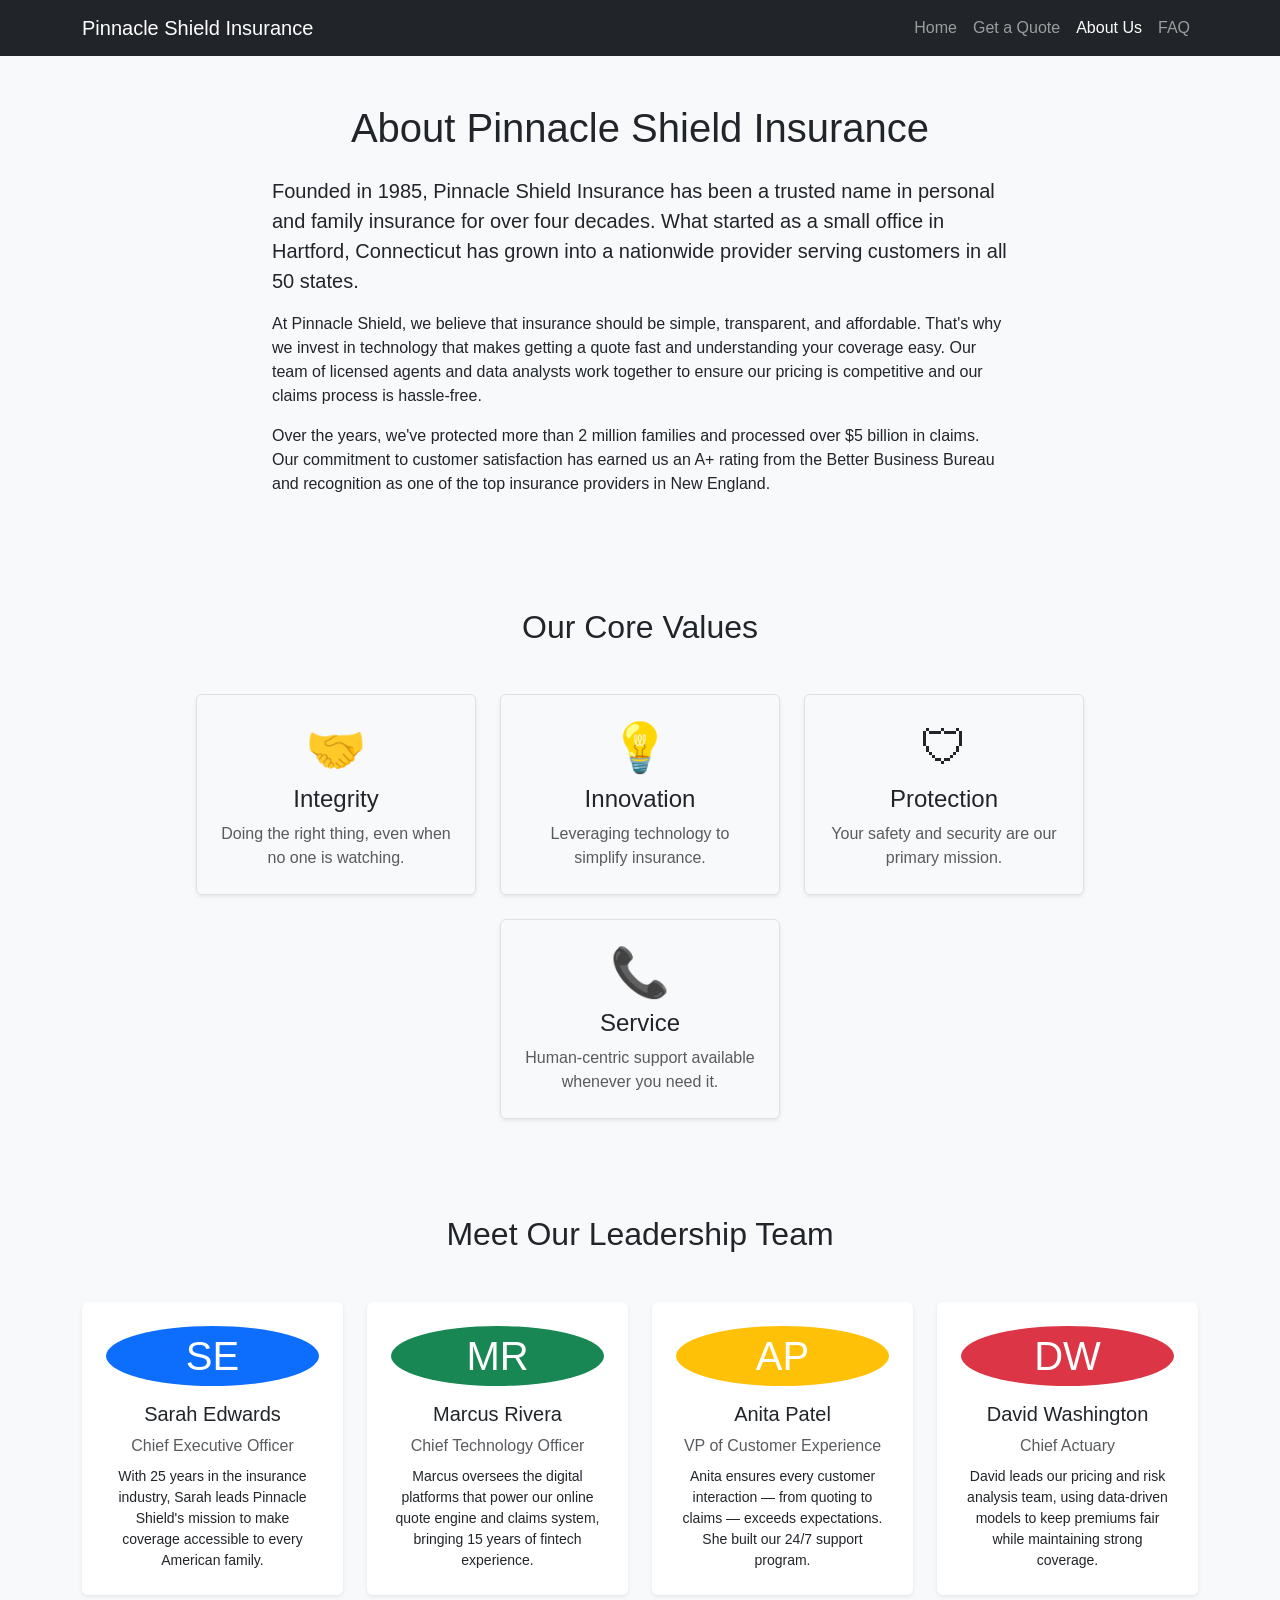
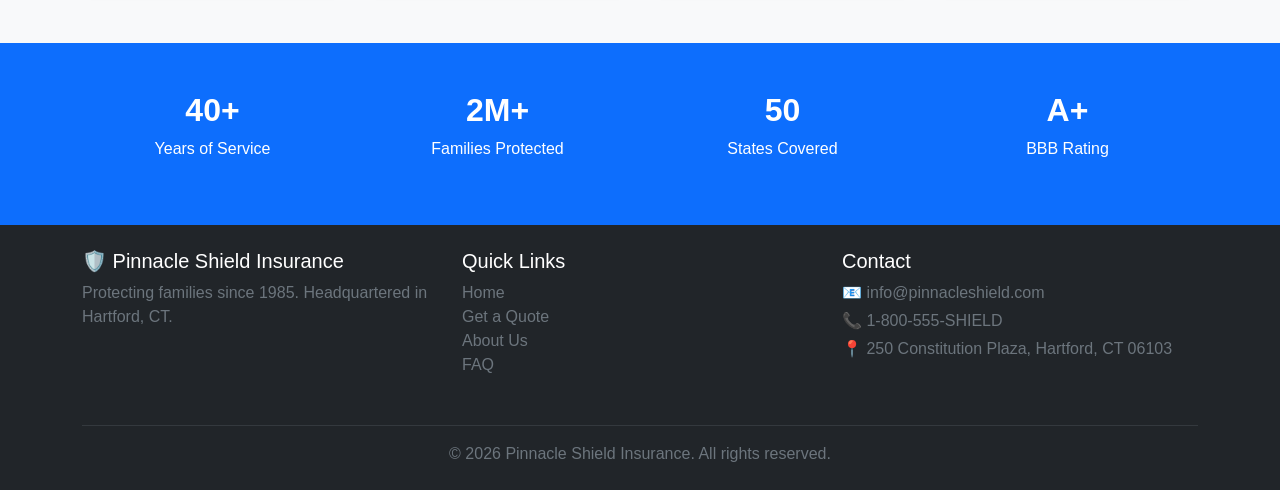
==== about.html @ 986c0bfc "Implement about page" ====
<!DOCTYPE html>
<html lang="en">
<head>
    <meta charset="UTF-8">
    <meta name="viewport" content="width=device-width, initial-scale=1.0">
    <title>Get a Quote | Pinnacle Shield Insurance</title>
    <!-- Bootstrap 5 CDN -->
    <link href="https://cdn.jsdelivr.net/npm/bootstrap@5.3.2/dist/css/bootstrap.min.css" rel="stylesheet" integrity="sha384-T3c6CoIi6uLrA9TneNEoa7RxnatzjcDSCmG1MXxSR1GAsXEV/Dwwykc2MPK8M2HN" crossorigin="anonymous">
    <!-- Custom CSS -->
    <link rel="stylesheet" href="css/styles.css">
</head>
<body class="bg-light">

    <header>
        <nav class="navbar navbar-expand-lg navbar-dark bg-dark">
            <div class="container">
                <a class="navbar-brand" href="index.html">Pinnacle Shield Insurance</a>
                <button class="navbar-toggler" type="button" data-bs-toggle="collapse" data-bs-target="#navbarNav">
                    <span class="navbar-toggler-icon"></span>
                </button>
                <div class="collapse navbar-collapse" id="navbarNav">
                    <ul class="navbar-nav ms-auto">
                        <li class="nav-item"><a class="nav-link" href="index.html">Home</a></li>
                        <li class="nav-item"><a class="nav-link"  href="quote.html">Get a Quote</a></li>
                        <li class="nav-item"><a class="nav-link active" href="about.html">About Us</a></li>
                        <li class="nav-item"><a class="nav-link" href="faq.html">FAQ</a></li>
                    </ul>
                </div>
            </div>
        </nav>
    </header>
<main>
    <!-- Company Overview -->
    <section class="py-5">
        <div class="container">
            <h1 class="text-center mb-4">About Pinnacle Shield Insurance</h1>
            <div class="row justify-content-center">
                <div class="col-md-8">
                    <p class="lead">Founded in 1985, Pinnacle Shield Insurance has been a trusted name in personal and family insurance for over four decades. What started as a small office in Hartford, Connecticut has grown into a nationwide provider serving customers in all 50 states.</p>
                    <p>At Pinnacle Shield, we believe that insurance should be simple, transparent, and affordable. That's why we invest in technology that makes getting a quote fast and understanding your coverage easy. Our team of licensed agents and data analysts work together to ensure our pricing is competitive and our claims process is hassle-free.</p>
                    <p>Over the years, we've protected more than 2 million families and processed over $5 billion in claims. Our commitment to customer satisfaction has earned us an A+ rating from the Better Business Bureau and recognition as one of the top insurance providers in New England.</p>
                </div>
            </div>
        </div>
    </section>

    <!-- Company Values Section (Flexbox) -->
    <section class="py-5">
        <div class="container text-center">
            <h2 class="mb-5">Our Core Values</h2>
            <div class="d-flex flex-wrap justify-content-center gap-4">
                <div class="p-4 border rounded shadow-sm value-card flex-fill" style="min-width: 200px; max-width: 280px;">
                    <div class="display-5 mb-2">🤝</div>
                    <h4>Integrity</h4>
                    <p class="text-muted mb-0">Doing the right thing, even when no one is watching.</p>
                </div>
                <div class="p-4 border rounded shadow-sm value-card flex-fill" style="min-width: 200px; max-width: 280px;">
                    <div class="display-5 mb-2">💡</div>
                    <h4>Innovation</h4>
                    <p class="text-muted mb-0">Leveraging technology to simplify insurance.</p>
                </div>
                <div class="p-4 border rounded shadow-sm value-card flex-fill" style="min-width: 200px; max-width: 280px;">
                    <div class="display-5 mb-2">🛡</div>
                    <h4>Protection</h4>
                    <p class="text-muted mb-0">Your safety and security are our primary mission.</p>
                </div>
                <div class="p-4 border rounded shadow-sm value-card flex-fill" style="min-width: 200px; max-width: 280px;">
                    <div class="display-5 mb-2">📞</div>
                    <h4>Service</h4>
                    <p class="text-muted mb-0">Human-centric support available whenever you need it.</p>
                </div>
            </div>
        </div>
    </section>

        <!-- Team Section -->
        <section class="py-5">
            <div class="container">
                <h2 class="text-center mb-5">Meet Our Leadership Team</h2>
                <div class="row g-4 justify-content-center">
                    <div class="col-md-3 col-sm-6">
                        <div class="card h-100 text-center border-0 shadow-sm">
                            <div class="card-body p-4">
                                <div class="team-avatar bg-primary text-white rounded-circle d-flex align-items-center justify-content-center mx-auto mb-3">
                                    <span class="fs-1">SE</span>
                                </div>
                                <h5 class="card-title">Sarah Edwards</h5>
                                <p class="text-muted mb-2">Chief Executive Officer</p>
                                <p class="card-text small">With 25 years in the insurance industry, Sarah leads Pinnacle Shield's mission to make coverage accessible to every American family.</p>
                            </div>
                        </div>
                    </div>
                    <div class="col-md-3 col-sm-6">
                        <div class="card h-100 text-center border-0 shadow-sm">
                            <div class="card-body p-4">
                                <div class="team-avatar bg-success text-white rounded-circle d-flex align-items-center justify-content-center mx-auto mb-3">
                                    <span class="fs-1">MR</span>
                                </div>
                                <h5 class="card-title">Marcus Rivera</h5>
                                <p class="text-muted mb-2">Chief Technology Officer</p>
                                <p class="card-text small">Marcus oversees the digital platforms that power our online quote engine and claims system, bringing 15 years of fintech experience.</p>
                            </div>
                        </div>
                    </div>
                    <div class="col-md-3 col-sm-6">
                        <div class="card h-100 text-center border-0 shadow-sm">
                            <div class="card-body p-4">
                                <div class="team-avatar bg-warning text-white rounded-circle d-flex align-items-center justify-content-center mx-auto mb-3">
                                    <span class="fs-1">AP</span>
                                </div>
                                <h5 class="card-title">Anita Patel</h5>
                                <p class="text-muted mb-2">VP of Customer Experience</p>
                                <p class="card-text small">Anita ensures every customer interaction — from quoting to claims — exceeds expectations. She built our 24/7 support program.</p>
                            </div>
                        </div>
                    </div>
                    <div class="col-md-3 col-sm-6">
                        <div class="card h-100 text-center border-0 shadow-sm">
                            <div class="card-body p-4">
                                <div class="team-avatar bg-danger text-white rounded-circle d-flex align-items-center justify-content-center mx-auto mb-3">
                                    <span class="fs-1">DW</span>
                                </div>
                                <h5 class="card-title">David Washington</h5>
                                <p class="text-muted mb-2">Chief Actuary</p>
                                <p class="card-text small">David leads our pricing and risk analysis team, using data-driven models to keep premiums fair while maintaining strong coverage.</p>
                            </div>
                        </div>
                    </div>
                </div>
            </div>
        </section>

        <!-- Stats Section -->
        <section class="py-5 bg-primary text-white">
            <div class="container">
                <div class="row text-center g-4">
                    <div class="col-md-3 col-6">
                        <h2 class="fw-bold">40+</h2>
                        <p>Years of Service</p>
                    </div>
                    <div class="col-md-3 col-6">
                        <h2 class="fw-bold">2M+</h2>
                        <p>Families Protected</p>
                    </div>
                    <div class="col-md-3 col-6">
                        <h2 class="fw-bold">50</h2>
                        <p>States Covered</p>
                    </div>
                    <div class="col-md-3 col-6">
                        <h2 class="fw-bold">A+</h2>
                        <p>BBB Rating</p>
                    </div>
                </div>
            </div>
        </section>
    </main>
    
    <footer class="bg-dark text-white py-4">
        <div class="container">
            <div class="row">
                <div class="col-md-4 mb-3">
                    <h5>🛡️ Pinnacle Shield Insurance</h5>
                    <p class="text-secondary">Protecting families since 1985. Headquartered in Hartford, CT.</p>
                </div>
                <div class="col-md-4 mb-3">
                    <h5>Quick Links</h5>
                    <ul class="list-unstyled">
                        <li><a href="index.html" class="text-secondary text-decoration-none">Home</a></li>
                        <li><a href="quote.html" class="text-secondary text-decoration-none">Get a Quote</a></li>
                        <li><a href="about.html" class="text-secondary text-decoration-none">About Us</a></li>
                        <li><a href="faq.html" class="text-secondary text-decoration-none">FAQ</a></li>
                    </ul>
                </div>
                <div class="col-md-4 mb-3">
                    <h5>Contact</h5>
                    <p class="text-secondary mb-1">📧 info@pinnacleshield.com</p>
                    <p class="text-secondary mb-1">📞 1-800-555-SHIELD</p>
                    <p class="text-secondary">📍 250 Constitution Plaza, Hartford, CT 06103</p>
                </div>
            </div>
            <hr class="border-secondary">
            <p class="text-center text-secondary mb-0">&copy; 2026 Pinnacle Shield Insurance. All rights reserved.</p>
        </div>
    </footer>

    <!-- Bootstrap Bundle JS -->
    <script src="https://cdn.jsdelivr.net/npm/bootstrap@5.3.2/dist/js/bootstrap.bundle.min.js" integrity="sha384-C6RzsynM9kWDrMNeT87bh95OGNyZPhcTNXj1NW7RuBCsyN/o0jlpcV8Qyq46cDfL" crossorigin="anonymous"></script>
    <script src="js/main.js"></script>
</body>
</html>
---- css/styles.css ----
/* CSS Reset */
*, *::before, *::after {
    box-sizing: border-box;
    margin: 0;
    padding: 0;
}

body {
    font-family: 'Segoe UI', Tahoma, Geneva, Verdana, sans-serif;
    display: flex;
    flex-direction: column;
    min-height: 100vh;
}

/* Hero Section Style */
.hero-section {
    background: linear-gradient(rgba(0, 86, 179, 0.8), rgba(0, 86, 179, 0.8));
    background-color: #0056b3;
    background-size: cover;
    background-position: center;
    color: white;
    padding: 100px 0;
    min-height: 60vh;
}

/* Card Hover Effects */
.card {
    transition: transform 0.3s ease, box-shadow 0.3s ease;
}

.card:hover {
    transform: translateY(-5px);
    box-shadow: 0 10px 20px rgba(0,0,0,0.1) !important;
}
.hidden {
display: none;
}

/* Media Query for mobile spacing */
@media (max-width: 768px) {
    .hero-section {
        padding: 60px 20px;
    }
    .display-3 {
        font-size: 2.5rem;
    }
}
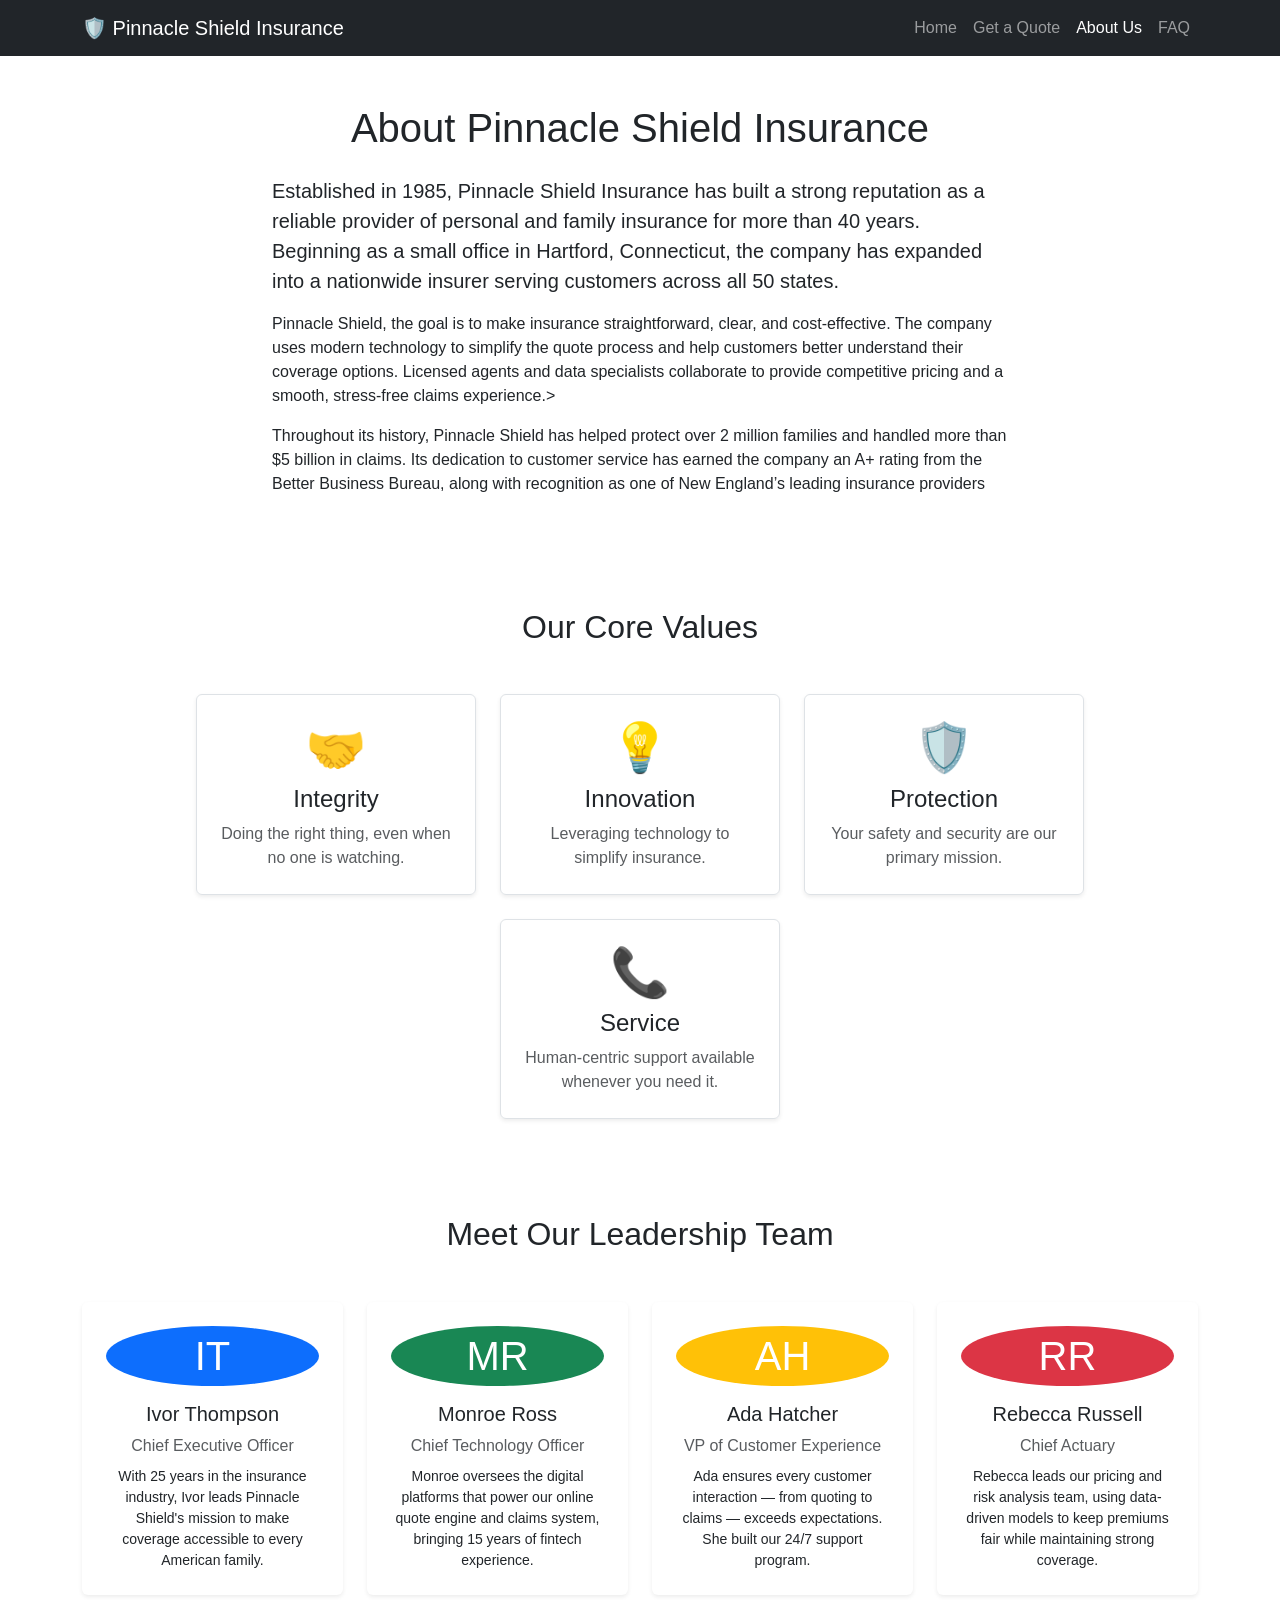
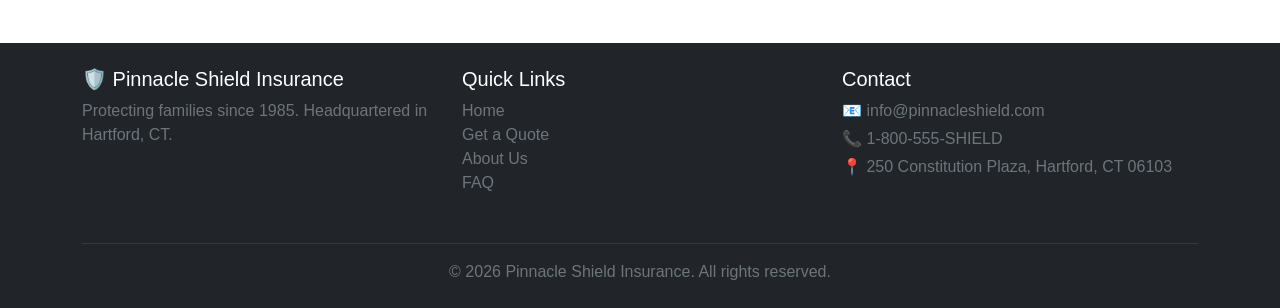
==== commit 0cdf3a22: "Implement faq, updated index" ====
--- a/about.html
+++ b/about.html
@@ -1,27 +1,30 @@
 <!DOCTYPE html>
 <html lang="en">
+
 <head>
     <meta charset="UTF-8">
     <meta name="viewport" content="width=device-width, initial-scale=1.0">
     <title>Get a Quote | Pinnacle Shield Insurance</title>
     <!-- Bootstrap 5 CDN -->
-    <link href="https://cdn.jsdelivr.net/npm/bootstrap@5.3.2/dist/css/bootstrap.min.css" rel="stylesheet" integrity="sha384-T3c6CoIi6uLrA9TneNEoa7RxnatzjcDSCmG1MXxSR1GAsXEV/Dwwykc2MPK8M2HN" crossorigin="anonymous">
+    <link href="https://cdn.jsdelivr.net/npm/bootstrap@5.3.2/dist/css/bootstrap.min.css" rel="stylesheet"
+        integrity="sha384-T3c6CoIi6uLrA9TneNEoa7RxnatzjcDSCmG1MXxSR1GAsXEV/Dwwykc2MPK8M2HN" crossorigin="anonymous">
     <!-- Custom CSS -->
     <link rel="stylesheet" href="css/styles.css">
 </head>
-<body class="bg-light">
+
+<body>
 
     <header>
         <nav class="navbar navbar-expand-lg navbar-dark bg-dark">
             <div class="container">
-                <a class="navbar-brand" href="index.html">Pinnacle Shield Insurance</a>
+                <a class="navbar-brand" href="index.html"> 🛡️ Pinnacle Shield Insurance</a>
                 <button class="navbar-toggler" type="button" data-bs-toggle="collapse" data-bs-target="#navbarNav">
                     <span class="navbar-toggler-icon"></span>
                 </button>
                 <div class="collapse navbar-collapse" id="navbarNav">
                     <ul class="navbar-nav ms-auto">
                         <li class="nav-item"><a class="nav-link" href="index.html">Home</a></li>
-                        <li class="nav-item"><a class="nav-link"  href="quote.html">Get a Quote</a></li>
+                        <li class="nav-item"><a class="nav-link" href="quote.html">Get a Quote</a></li>
                         <li class="nav-item"><a class="nav-link active" href="about.html">About Us</a></li>
                         <li class="nav-item"><a class="nav-link" href="faq.html">FAQ</a></li>
                     </ul>
@@ -29,49 +32,62 @@
             </div>
         </nav>
     </header>
-<main>
-    <!-- Company Overview -->
-    <section class="py-5">
-        <div class="container">
-            <h1 class="text-center mb-4">About Pinnacle Shield Insurance</h1>
-            <div class="row justify-content-center">
-                <div class="col-md-8">
-                    <p class="lead">Founded in 1985, Pinnacle Shield Insurance has been a trusted name in personal and family insurance for over four decades. What started as a small office in Hartford, Connecticut has grown into a nationwide provider serving customers in all 50 states.</p>
-                    <p>At Pinnacle Shield, we believe that insurance should be simple, transparent, and affordable. That's why we invest in technology that makes getting a quote fast and understanding your coverage easy. Our team of licensed agents and data analysts work together to ensure our pricing is competitive and our claims process is hassle-free.</p>
-                    <p>Over the years, we've protected more than 2 million families and processed over $5 billion in claims. Our commitment to customer satisfaction has earned us an A+ rating from the Better Business Bureau and recognition as one of the top insurance providers in New England.</p>
+    <main>
+        <!-- Company Overview -->
+        <section class="py-5">
+            <div class="container">
+                <h1 class="text-center mb-4">About Pinnacle Shield Insurance</h1>
+                <div class="row justify-content-center">
+                    <div class="col-md-8">
+                        <p class="lead">Established in 1985, Pinnacle Shield Insurance has built a strong reputation as
+                            a reliable provider of personal and family insurance for more than 40 years. Beginning as a
+                            small office in Hartford, Connecticut, the company has expanded into a nationwide insurer
+                            serving customers across all 50 states.</p>
+                        <p>Pinnacle Shield, the goal is to make insurance straightforward, clear, and cost-effective.
+                            The company uses modern technology to simplify the quote process and help customers better
+                            understand their coverage options. Licensed agents and data specialists collaborate to
+                            provide competitive pricing and a smooth, stress-free claims experience.></p>
+                        <p>Throughout its history, Pinnacle Shield has helped protect over 2 million families and
+                            handled more than $5 billion in claims. Its dedication to customer service has earned the
+                            company an A+ rating from the Better Business Bureau, along with recognition as one of New
+                            England’s leading insurance providers</p>
+                    </div>
                 </div>
             </div>
-        </div>
-    </section>
+        </section>
 
-    <!-- Company Values Section (Flexbox) -->
-    <section class="py-5">
-        <div class="container text-center">
-            <h2 class="mb-5">Our Core Values</h2>
-            <div class="d-flex flex-wrap justify-content-center gap-4">
-                <div class="p-4 border rounded shadow-sm value-card flex-fill" style="min-width: 200px; max-width: 280px;">
-                    <div class="display-5 mb-2">🤝</div>
-                    <h4>Integrity</h4>
-                    <p class="text-muted mb-0">Doing the right thing, even when no one is watching.</p>
-                </div>
-                <div class="p-4 border rounded shadow-sm value-card flex-fill" style="min-width: 200px; max-width: 280px;">
-                    <div class="display-5 mb-2">💡</div>
-                    <h4>Innovation</h4>
-                    <p class="text-muted mb-0">Leveraging technology to simplify insurance.</p>
-                </div>
-                <div class="p-4 border rounded shadow-sm value-card flex-fill" style="min-width: 200px; max-width: 280px;">
-                    <div class="display-5 mb-2">🛡</div>
-                    <h4>Protection</h4>
-                    <p class="text-muted mb-0">Your safety and security are our primary mission.</p>
-                </div>
-                <div class="p-4 border rounded shadow-sm value-card flex-fill" style="min-width: 200px; max-width: 280px;">
-                    <div class="display-5 mb-2">📞</div>
-                    <h4>Service</h4>
-                    <p class="text-muted mb-0">Human-centric support available whenever you need it.</p>
+        <!-- Company Values Section (Flexbox) -->
+        <section class="py-5">
+            <div class="container text-center">
+                <h2 class="mb-5">Our Core Values</h2>
+                <div class="d-flex flex-wrap justify-content-center gap-4">
+                    <div class="p-4 border rounded shadow-sm value-card flex-fill"
+                        style="min-width: 200px; max-width: 280px;">
+                        <div class="display-5 mb-2">🤝</div>
+                        <h4>Integrity</h4>
+                        <p class="text-muted mb-0">Doing the right thing, even when no one is watching.</p>
+                    </div>
+                    <div class="p-4 border rounded shadow-sm value-card flex-fill"
+                        style="min-width: 200px; max-width: 280px;">
+                        <div class="display-5 mb-2">💡</div>
+                        <h4>Innovation</h4>
+                        <p class="text-muted mb-0">Leveraging technology to simplify insurance.</p>
+                    </div>
+                    <div class="p-4 border rounded shadow-sm value-card flex-fill"
+                        style="min-width: 200px; max-width: 280px;">
+                        <div class="display-5 mb-2">🛡️</div>
+                        <h4>Protection</h4>
+                        <p class="text-muted mb-0">Your safety and security are our primary mission.</p>
+                    </div>
+                    <div class="p-4 border rounded shadow-sm value-card flex-fill"
+                        style="min-width: 200px; max-width: 280px;">
+                        <div class="display-5 mb-2">📞</div>
+                        <h4>Service</h4>
+                        <p class="text-muted mb-0">Human-centric support available whenever you need it.</p>
+                    </div>
                 </div>
             </div>
-        </div>
-    </section>
+        </section>
 
         <!-- Team Section -->
         <section class="py-5">
@@ -81,80 +97,64 @@
                     <div class="col-md-3 col-sm-6">
                         <div class="card h-100 text-center border-0 shadow-sm">
                             <div class="card-body p-4">
-                                <div class="team-avatar bg-primary text-white rounded-circle d-flex align-items-center justify-content-center mx-auto mb-3">
-                                    <span class="fs-1">SE</span>
+                                <div
+                                    class="team-avatar bg-primary text-white rounded-circle d-flex align-items-center justify-content-center mx-auto mb-3">
+                                    <span class="fs-1">IT</span>
                                 </div>
-                                <h5 class="card-title">Sarah Edwards</h5>
+                                <h5 class="card-title">Ivor Thompson</h5>
                                 <p class="text-muted mb-2">Chief Executive Officer</p>
-                                <p class="card-text small">With 25 years in the insurance industry, Sarah leads Pinnacle Shield's mission to make coverage accessible to every American family.</p>
+                                <p class="card-text small">With 25 years in the insurance industry, Ivor leads Pinnacle
+                                    Shield's mission to make coverage accessible to every American family.</p>
                             </div>
                         </div>
                     </div>
                     <div class="col-md-3 col-sm-6">
                         <div class="card h-100 text-center border-0 shadow-sm">
                             <div class="card-body p-4">
-                                <div class="team-avatar bg-success text-white rounded-circle d-flex align-items-center justify-content-center mx-auto mb-3">
+                                <div
+                                    class="team-avatar bg-success text-white rounded-circle d-flex align-items-center justify-content-center mx-auto mb-3">
                                     <span class="fs-1">MR</span>
                                 </div>
-                                <h5 class="card-title">Marcus Rivera</h5>
+                                <h5 class="card-title">Monroe Ross</h5>
                                 <p class="text-muted mb-2">Chief Technology Officer</p>
-                                <p class="card-text small">Marcus oversees the digital platforms that power our online quote engine and claims system, bringing 15 years of fintech experience.</p>
+                                <p class="card-text small">Monroe oversees the digital platforms that power our online
+                                    quote engine and claims system, bringing 15 years of fintech experience.</p>
                             </div>
                         </div>
                     </div>
                     <div class="col-md-3 col-sm-6">
                         <div class="card h-100 text-center border-0 shadow-sm">
                             <div class="card-body p-4">
-                                <div class="team-avatar bg-warning text-white rounded-circle d-flex align-items-center justify-content-center mx-auto mb-3">
-                                    <span class="fs-1">AP</span>
+                                <div
+                                    class="team-avatar bg-warning text-white rounded-circle d-flex align-items-center justify-content-center mx-auto mb-3">
+                                    <span class="fs-1">AH</span>
                                 </div>
-                                <h5 class="card-title">Anita Patel</h5>
+                                <h5 class="card-title">Ada Hatcher</h5>
                                 <p class="text-muted mb-2">VP of Customer Experience</p>
-                                <p class="card-text small">Anita ensures every customer interaction — from quoting to claims — exceeds expectations. She built our 24/7 support program.</p>
+                                <p class="card-text small">Ada ensures every customer interaction — from quoting to
+                                    claims — exceeds expectations. She built our 24/7 support program.</p>
                             </div>
                         </div>
                     </div>
                     <div class="col-md-3 col-sm-6">
                         <div class="card h-100 text-center border-0 shadow-sm">
                             <div class="card-body p-4">
-                                <div class="team-avatar bg-danger text-white rounded-circle d-flex align-items-center justify-content-center mx-auto mb-3">
-                                    <span class="fs-1">DW</span>
+                                <div
+                                    class="team-avatar bg-danger text-white rounded-circle d-flex align-items-center justify-content-center mx-auto mb-3">
+                                    <span class="fs-1">RR</span>
                                 </div>
-                                <h5 class="card-title">David Washington</h5>
+                                <h5 class="card-title">Rebecca Russell</h5>
                                 <p class="text-muted mb-2">Chief Actuary</p>
-                                <p class="card-text small">David leads our pricing and risk analysis team, using data-driven models to keep premiums fair while maintaining strong coverage.</p>
+                                <p class="card-text small">Rebecca leads our pricing and risk analysis team, using
+                                    data-driven models to keep premiums fair while maintaining strong coverage.</p>
                             </div>
                         </div>
                     </div>
                 </div>
             </div>
         </section>
+    </main>
 
-        <!-- Stats Section -->
-        <section class="py-5 bg-primary text-white">
-            <div class="container">
-                <div class="row text-center g-4">
-                    <div class="col-md-3 col-6">
-                        <h2 class="fw-bold">40+</h2>
-                        <p>Years of Service</p>
-                    </div>
-                    <div class="col-md-3 col-6">
-                        <h2 class="fw-bold">2M+</h2>
-                        <p>Families Protected</p>
-                    </div>
-                    <div class="col-md-3 col-6">
-                        <h2 class="fw-bold">50</h2>
-                        <p>States Covered</p>
-                    </div>
-                    <div class="col-md-3 col-6">
-                        <h2 class="fw-bold">A+</h2>
-                        <p>BBB Rating</p>
-                    </div>
-                </div>
-            </div>
-        </section>
-    </main>
-    
     <footer class="bg-dark text-white py-4">
         <div class="container">
             <div class="row">
@@ -184,7 +184,10 @@
     </footer>
 
     <!-- Bootstrap Bundle JS -->
-    <script src="https://cdn.jsdelivr.net/npm/bootstrap@5.3.2/dist/js/bootstrap.bundle.min.js" integrity="sha384-C6RzsynM9kWDrMNeT87bh95OGNyZPhcTNXj1NW7RuBCsyN/o0jlpcV8Qyq46cDfL" crossorigin="anonymous"></script>
+    <script src="https://cdn.jsdelivr.net/npm/bootstrap@5.3.2/dist/js/bootstrap.bundle.min.js"
+        integrity="sha384-C6RzsynM9kWDrMNeT87bh95OGNyZPhcTNXj1NW7RuBCsyN/o0jlpcV8Qyq46cDfL"
+        crossorigin="anonymous"></script>
     <script src="js/main.js"></script>
 </body>
+
 </html>
--- a/css/styles.css
+++ b/css/styles.css
@@ -1,5 +1,7 @@
 /* CSS Reset */
-*, *::before, *::after {
+*,
+*::before,
+*::after {
     box-sizing: border-box;
     margin: 0;
     padding: 0;
@@ -20,7 +22,7 @@
     background-position: center;
     color: white;
     padding: 100px 0;
-    min-height: 60vh;
+    min-height: 40vh;
 }
 
 /* Card Hover Effects */
@@ -30,10 +32,17 @@
 
 .card:hover {
     transform: translateY(-5px);
-    box-shadow: 0 10px 20px rgba(0,0,0,0.1) !important;
+    box-shadow: 0 10px 20px rgba(0, 0, 0, 0.1) !important;
 }
+
 .hidden {
-display: none;
+    display: none;
+}
+
+
+.page-title-section {
+    padding: 60px 0 20px 0;
+    /* Adjusts top space like the About page */
 }
 
 /* Media Query for mobile spacing */
@@ -41,8 +50,8 @@
     .hero-section {
         padding: 60px 20px;
     }
+
     .display-3 {
         font-size: 2.5rem;
     }
-}
-
+}
